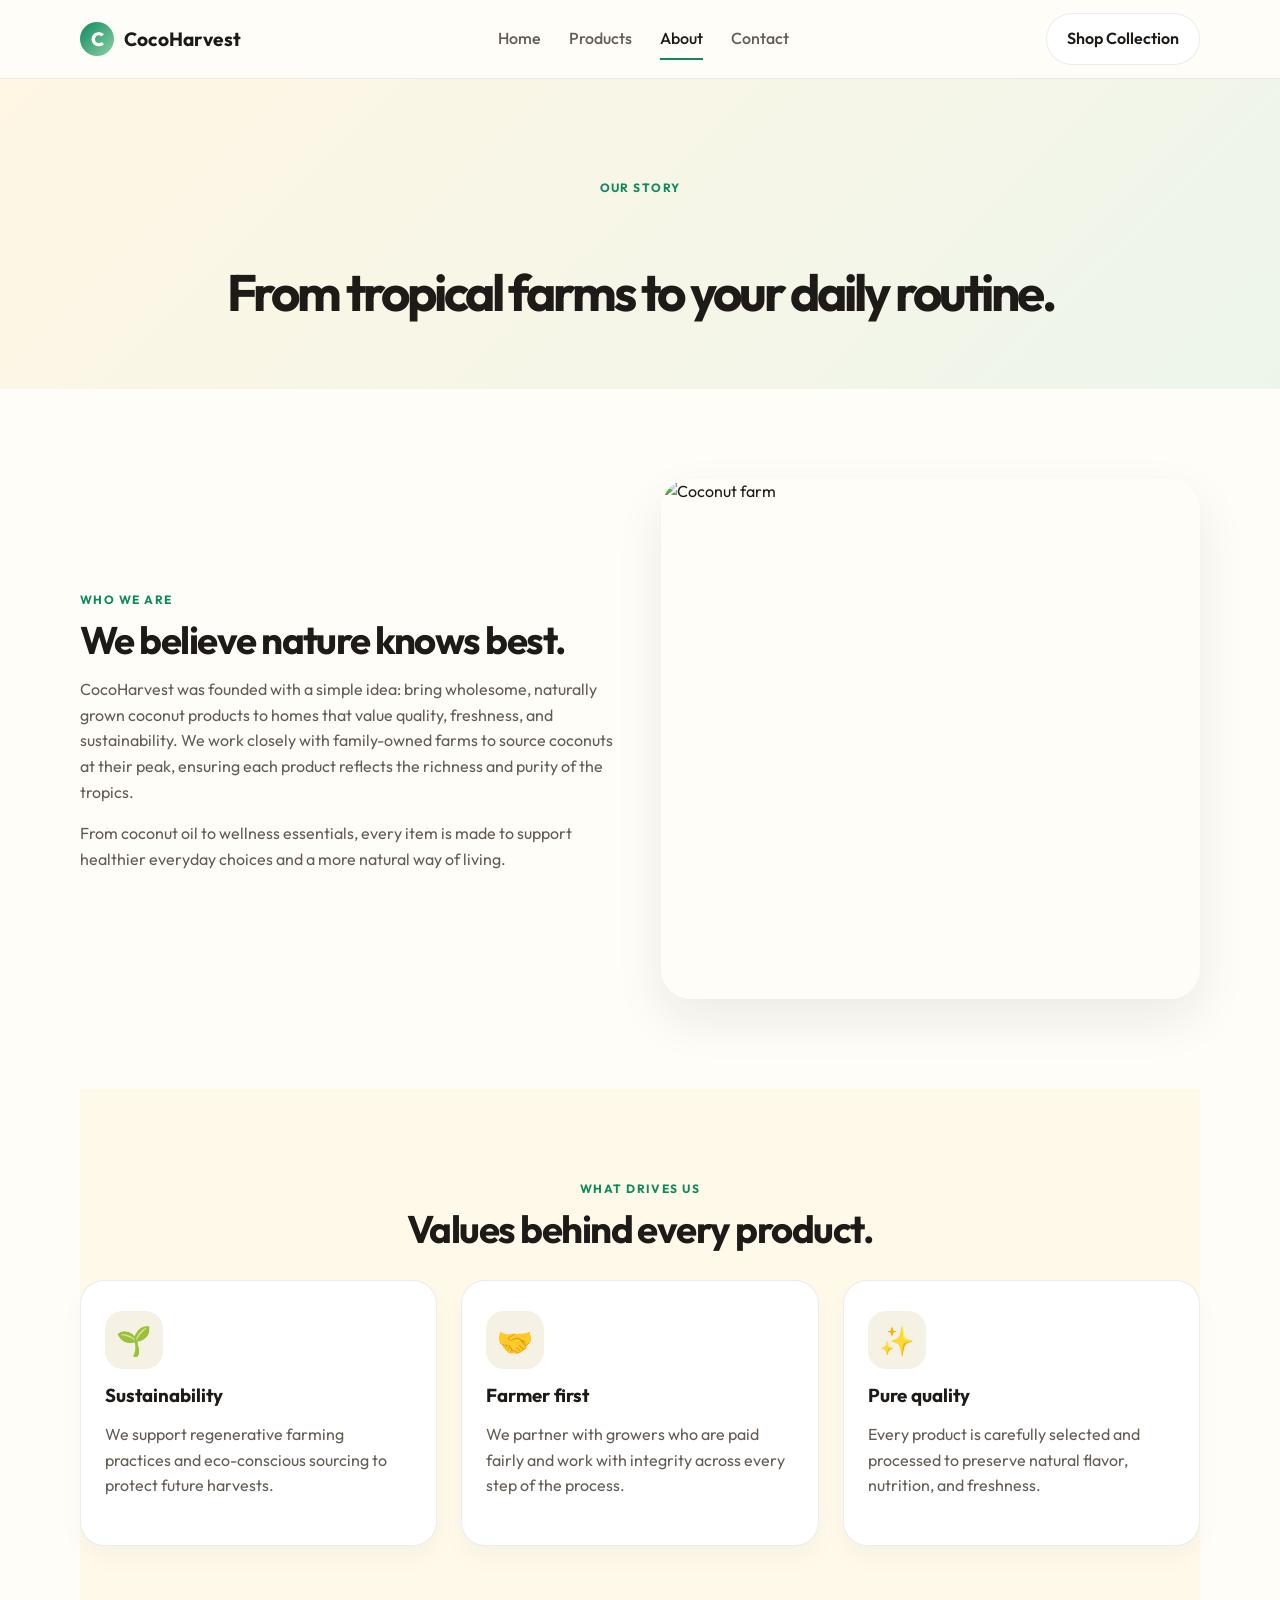
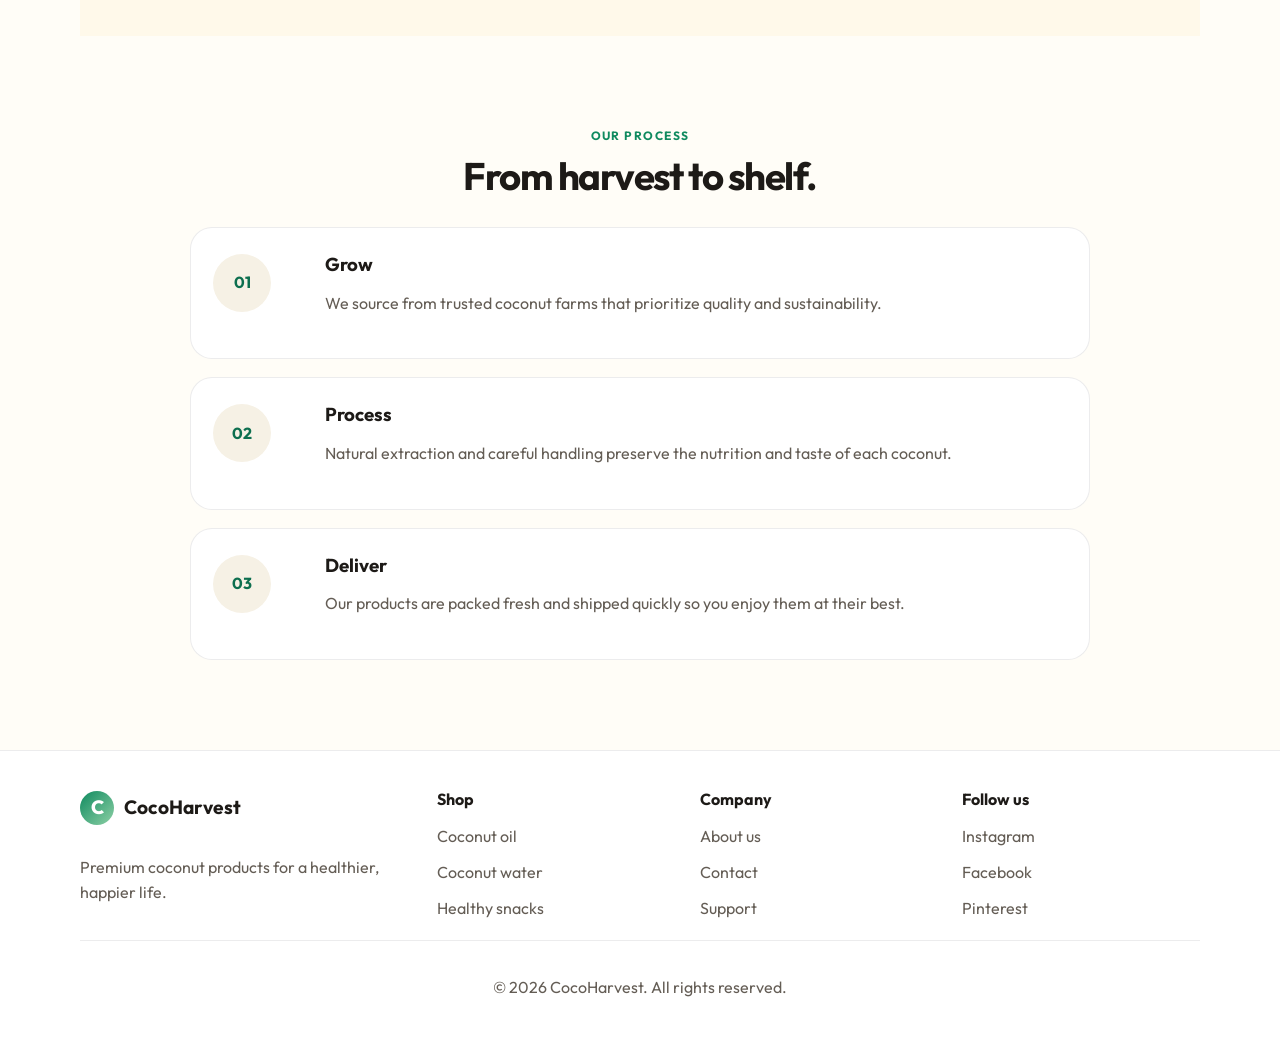
==== about.html @ 2f157b97 "Add files via upload" ====
<!DOCTYPE html>
<html lang="en">
  <head>
    <meta charset="UTF-8" />
    <meta name="viewport" content="width=device-width, initial-scale=1.0" />
    <title>About CocoHarvest</title>
    <meta name="description" content="Learn about CocoHarvest and our sourcing, values, and commitment to natural coconut products." />
    <link rel="preconnect" href="https://fonts.googleapis.com" />
    <link rel="preconnect" href="https://fonts.gstatic.com" crossorigin />
    <link href="https://fonts.googleapis.com/css2?family=Outfit:wght@400;500;600;700;800&display=swap" rel="stylesheet" />
    <link rel="stylesheet" href="styles.css" />
  </head>
  <body>
    <header class="site-header">
      <div class="container nav-wrap">
        <a href="index.html" class="brand" aria-label="CocoHarvest home">
          <span class="brand-mark">C</span>
          <span>CocoHarvest</span>
        </a>

        <button class="nav-toggle" aria-label="Toggle menu" aria-expanded="false">
          <span></span>
          <span></span>
          <span></span>
        </button>

        <nav class="site-nav" aria-label="Main navigation">
          <a href="index.html">Home</a>
          <a href="products.html">Products</a>
          <a href="about.html" class="active">About</a>
          <a href="contact.html">Contact</a>
        </nav>

        <div class="nav-actions">
          <a href="products.html" class="btn btn-light">Shop Collection</a>
        </div>
      </div>
    </header>

    <main>
      <section class="page-hero about-hero">
        <div class="container page-hero-inner">
          <p class="eyebrow accent">Our story</p>
          <h1>From tropical farms to your daily routine.</h1>
        </div>
      </section>

      <section class="container section about-grid">
        <div>
          <p class="eyebrow accent">Who we are</p>
          <h2>We believe nature knows best.</h2>
          <p>
            CocoHarvest was founded with a simple idea: bring wholesome, naturally grown coconut products to homes
            that value quality, freshness, and sustainability. We work closely with family-owned farms to source
            coconuts at their peak, ensuring each product reflects the richness and purity of the tropics.
          </p>
          <p>
            From coconut oil to wellness essentials, every item is made to support healthier everyday choices and a more
            natural way of living.
          </p>
        </div>

        <div class="story-visual">
          <img src="https://images.unsplash.com/photo-1515377905703-c4788e51af15?auto=format&fit=crop&w=900&q=80" alt="Coconut farm" />
        </div>
      </section>

      <section class="container section alt-bg">
        <div class="section-heading center">
          <p class="eyebrow accent">What drives us</p>
          <h2>Values behind every product.</h2>
        </div>

        <div class="feature-grid three-col">
          <article class="feature-box">
            <div class="icon">🌱</div>
            <h3>Sustainability</h3>
            <p>We support regenerative farming practices and eco-conscious sourcing to protect future harvests.</p>
          </article>
          <article class="feature-box">
            <div class="icon">🤝</div>
            <h3>Farmer first</h3>
            <p>We partner with growers who are paid fairly and work with integrity across every step of the process.</p>
          </article>
          <article class="feature-box">
            <div class="icon">✨</div>
            <h3>Pure quality</h3>
            <p>Every product is carefully selected and processed to preserve natural flavor, nutrition, and freshness.</p>
          </article>
        </div>
      </section>

      <section class="container section">
        <div class="section-heading center">
          <p class="eyebrow accent">Our process</p>
          <h2>From harvest to shelf.</h2>
        </div>

        <div class="timeline">
          <div class="timeline-item">
            <span>01</span>
            <div>
              <h3>Grow</h3>
              <p>We source from trusted coconut farms that prioritize quality and sustainability.</p>
            </div>
          </div>
          <div class="timeline-item">
            <span>02</span>
            <div>
              <h3>Process</h3>
              <p>Natural extraction and careful handling preserve the nutrition and taste of each coconut.</p>
            </div>
          </div>
          <div class="timeline-item">
            <span>03</span>
            <div>
              <h3>Deliver</h3>
              <p>Our products are packed fresh and shipped quickly so you enjoy them at their best.</p>
            </div>
          </div>
        </div>
      </section>
    </main>

    <footer class="site-footer">
      <div class="container footer-grid">
        <div>
          <a href="index.html" class="brand footer-brand">
            <span class="brand-mark">C</span>
            <span>CocoHarvest</span>
          </a>
          <p>Premium coconut products for a healthier, happier life.</p>
        </div>

        <div>
          <h4>Shop</h4>
          <ul>
            <li><a href="products.html">Coconut oil</a></li>
            <li><a href="products.html">Coconut water</a></li>
            <li><a href="products.html">Healthy snacks</a></li>
          </ul>
        </div>

        <div>
          <h4>Company</h4>
          <ul>
            <li><a href="about.html">About us</a></li>
            <li><a href="contact.html">Contact</a></li>
            <li><a href="contact.html">Support</a></li>
          </ul>
        </div>

        <div>
          <h4>Follow us</h4>
          <ul>
            <li><a href="#">Instagram</a></li>
            <li><a href="#">Facebook</a></li>
            <li><a href="#">Pinterest</a></li>
          </ul>
        </div>
      </div>
      <div class="container footer-bottom">
        <p>© <span id="year"></span> CocoHarvest. All rights reserved.</p>
      </div>
    </footer>

    <script src="script.js"></script>
  </body>
</html>
---- styles.css ----
:root {
  --bg: #fffdf7;
  --panel: #ffffff;
  --panel-soft: #f6f1e5;
  --primary: #0f8a5f;
  --primary-dark: #0d6f4f;
  --accent: #ffd166;
  --accent-soft: #fff0c2;
  --text: #1d1a17;
  --muted: #645d55;
  --line: rgba(15, 17, 31, 0.08);
  --shadow: 0 20px 50px rgba(22, 23, 28, 0.08);
  --radius: 22px;
}

* {
  box-sizing: border-box;
}

html {
  scroll-behavior: smooth;
}

body {
  margin: 0;
  font-family: "Outfit", sans-serif;
  background: var(--bg);
  color: var(--text);
  line-height: 1.6;
}

a {
  color: inherit;
  text-decoration: none;
}

img {
  max-width: 100%;
  display: block;
}

button,
input,
textarea {
  font: inherit;
}

.container {
  width: min(1120px, calc(100% - 32px));
  margin: 0 auto;
}

.section {
  padding: 90px 0;
}

.alt-bg {
  background: rgba(255, 241, 212, 0.38);
}

.site-header {
  position: sticky;
  top: 0;
  z-index: 100;
  backdrop-filter: blur(12px);
  background: rgba(255, 253, 247, 0.82);
  border-bottom: 1px solid var(--line);
}

.nav-wrap {
  display: flex;
  align-items: center;
  justify-content: space-between;
  min-height: 78px;
  gap: 20px;
}

.brand {
  display: inline-flex;
  align-items: center;
  gap: 10px;
  font-weight: 700;
  font-size: 1.2rem;
}

.brand-mark {
  width: 34px;
  height: 34px;
  display: inline-flex;
  align-items: center;
  justify-content: center;
  border-radius: 50%;
  background: linear-gradient(135deg, var(--primary), #8dd0a5);
  color: #fff;
  font-weight: 800;
}

.site-nav {
  display: flex;
  align-items: center;
  gap: 28px;
  color: var(--muted);
  font-weight: 500;
}

.site-nav a {
  position: relative;
}

.site-nav a::after {
  content: "";
  position: absolute;
  left: 0;
  bottom: -8px;
  width: 100%;
  height: 2px;
  background: var(--primary);
  transform: scaleX(0);
  transform-origin: center;
  transition: transform 0.2s ease;
}

.site-nav a:hover::after,
.site-nav a.active::after {
  transform: scaleX(1);
}

.site-nav a.active {
  color: var(--text);
}

.nav-actions {
  display: flex;
  align-items: center;
}

.btn {
  display: inline-flex;
  align-items: center;
  justify-content: center;
  border-radius: 999px;
  transition: all 0.2s ease;
  border: 0;
  font-weight: 600;
  cursor: pointer;
}

.btn:hover {
  transform: translateY(-1px);
}

.btn-primary {
  background: var(--primary);
  color: #fff;
  padding: 14px 22px;
  box-shadow: 0 16px 32px rgba(15, 138, 95, 0.2);
}

.btn-primary:hover {
  background: var(--primary-dark);
}

.btn-secondary {
  background: rgba(15, 138, 95, 0.09);
  color: var(--primary-dark);
  padding: 14px 22px;
}

.btn-light {
  background: #fff;
  color: var(--text);
  border: 1px solid var(--line);
  padding: 12px 20px;
}

.hero {
  background: linear-gradient(135deg, rgba(255, 241, 212, 0.5), rgba(129, 198, 161, 0.15));
  padding: 62px 0 40px;
}

.hero-grid {
  display: grid;
  grid-template-columns: 1.1fr 0.9fr;
  align-items: center;
  gap: 48px;
}

.eyebrow {
  margin: 0 0 10px;
  letter-spacing: 0.12em;
  text-transform: uppercase;
  font-size: 0.75rem;
  font-weight: 700;
  color: var(--primary-dark);
}

.eyebrow.accent {
  color: var(--primary);
}

h1,
h2,
h3,
h4 {
  margin: 0 0 12px;
  line-height: 1.1;
}

h1 {
  font-size: clamp(2.5rem, 4vw, 4.4rem);
  letter-spacing: -0.06em;
}

h2 {
  font-size: clamp(2rem, 3vw, 2.9rem);
  letter-spacing: -0.04em;
}

.hero-text,
.feature-box p,
.product-info p,
.category-content p,
.timeline-item p,
.contact-list,
.faq-box p,
.about-grid p,
.footer-grid p,
.footer-grid li,
.story-visual p {
  color: var(--muted);
}

.hero-actions {
  display: flex;
  flex-wrap: wrap;
  gap: 16px;
  margin: 28px 0 24px;
}

.mini-stats {
  list-style: none;
  padding: 0;
  margin: 28px 0 0;
  display: flex;
  flex-wrap: wrap;
  gap: 24px;
}

.mini-stats li {
  display: flex;
  flex-direction: column;
  min-width: 110px;
}

.mini-stats strong {
  font-size: 1.6rem;
  color: var(--text);
}

.mini-stats span {
  color: var(--muted);
  font-size: 0.88rem;
}

.hero-visual {
  position: relative;
  display: flex;
  justify-content: center;
}

.product-badge {
  position: absolute;
  top: 18px;
  left: 0;
  background: #fff;
  color: var(--text);
  font-weight: 600;
  border-radius: 999px;
  padding: 8px 16px;
  box-shadow: var(--shadow);
}

.hero-product-card {
  position: relative;
  width: min(100%, 520px);
  border-radius: 30px;
  overflow: hidden;
  box-shadow: var(--shadow);
  background: #fff;
}

.hero-product-card img {
  width: 100%;
  height: 620px;
  object-fit: cover;
}

.mini-card {
  position: absolute;
  right: 18px;
  bottom: 18px;
  background: rgba(255, 255, 255, 0.9);
  backdrop-filter: blur(8px);
  border-radius: 16px;
  padding: 12px 18px;
  box-shadow: 0 16px 32px rgba(15, 17, 31, 0.12);
}

.mini-card p {
  margin: 0 0 4px;
  font-size: 0.72rem;
  color: var(--muted);
}

.mini-card strong {
  font-size: 1.2rem;
}

.trust-bar {
  background: #fff;
  border-top: 1px solid var(--line);
  border-bottom: 1px solid var(--line);
}

.trust-items {
  display: grid;
  grid-template-columns: repeat(4, minmax(0, 1fr));
  gap: 12px;
  text-align: center;
  padding: 18px 0;
  color: var(--muted);
  font-weight: 600;
}

.section-heading {
  margin-bottom: 30px;
}

.split-head {
  display: flex;
  justify-content: space-between;
  align-items: end;
  gap: 18px;
}

.link-arrow {
  color: var(--primary-dark);
  font-weight: 600;
}

.link-arrow::after {
  content: " →";
}

.category-grid,
.product-grid,
.feature-grid,
.testimonial-grid,
.footer-grid {
  display: grid;
  gap: 24px;
}

.category-grid {
  grid-template-columns: repeat(4, minmax(0, 1fr));
}

.category-card {
  background: var(--panel);
  border: 1px solid var(--line);
  border-radius: var(--radius);
  overflow: hidden;
  box-shadow: 0 18px 36px rgba(14, 18, 22, 0.04);
}

.category-card img {
  width: 100%;
  height: 220px;
  object-fit: cover;
}

.category-content {
  padding: 18px 18px 20px;
}

.category-content h3 {
  margin-bottom: 8px;
}

.product-grid {
  grid-template-columns: repeat(4, minmax(0, 1fr));
}

.product-card {
  position: relative;
  background: #fff;
  border-radius: 22px;
  overflow: hidden;
  border: 1px solid var(--line);
  box-shadow: 0 18px 38px rgba(15, 17, 31, 0.04);
}

.product-card img {
  width: 100%;
  height: 270px;
  object-fit: cover;
}

.tag {
  position: absolute;
  top: 16px;
  left: 16px;
  background: rgba(255, 255, 255, 0.92);
  padding: 7px 10px;
  border-radius: 999px;
  font-size: 0.72rem;
  font-weight: 700;
  z-index: 1;
}

.tag-alt {
  background: var(--accent-soft);
}

.product-info {
  padding: 20px 18px 22px;
}

.product-row {
  display: flex;
  align-items: center;
  justify-content: space-between;
  gap: 12px;
  margin-bottom: 8px;
}

.product-row h3 {
  margin: 0;
  font-size: 1.2rem;
}

.price {
  font-weight: 700;
  color: var(--primary-dark);
}

.rating {
  margin-top: 14px;
  color: #f4a100;
  font-size: 0.9rem;
}

.rating span {
  color: var(--muted);
  margin-left: 6px;
}

.center {
  text-align: center;
}

.feature-grid {
  grid-template-columns: repeat(3, minmax(0, 1fr));
}

.feature-box {
  background: #fff;
  padding: 30px 24px;
  border-radius: 24px;
  border: 1px solid var(--line);
  box-shadow: 0 12px 24px rgba(15, 17, 31, 0.03);
}

.icon {
  width: 58px;
  height: 58px;
  border-radius: 18px;
  display: grid;
  place-items: center;
  font-size: 1.8rem;
  background: var(--panel-soft);
  margin-bottom: 16px;
}

.testimonial-grid {
  grid-template-columns: repeat(3, minmax(0, 1fr));
}

.testimonial-card {
  margin: 0;
  background: #fff;
  border: 1px solid var(--line);
  border-radius: 24px;
  padding: 28px 24px;
  box-shadow: 0 14px 30px rgba(15, 17, 31, 0.04);
  color: var(--text);
}

.testimonial-card footer {
  display: flex;
  flex-direction: column;
  margin-top: 16px;
}

.testimonial-card span {
  color: var(--muted);
  font-size: 0.84rem;
}

.newsletter {
  padding: 0 0 90px;
}

.newsletter-box {
  background: linear-gradient(135deg, #0f8a5f, #1aab7a);
  border-radius: 28px;
  padding: 36px 30px;
  display: flex;
  align-items: center;
  justify-content: space-between;
  gap: 28px;
  color: #fff;
}

.newsletter-box h2 {
  margin-bottom: 0;
}

.newsletter-form {
  flex: 1;
  display: flex;
  align-items: center;
  justify-content: flex-end;
  gap: 12px;
}

.newsletter-form input {
  width: min(100%, 420px);
  border: 0;
  border-radius: 999px;
  padding: 16px 18px;
  background: rgba(255, 255, 255, 0.96);
}

.site-footer {
  border-top: 1px solid var(--line);
  background: #fff;
  padding: 40px 0 20px;
}

.footer-grid {
  grid-template-columns: 1.4fr 1fr 1fr 1fr;
  align-items: start;
}

.footer-brand {
  margin-bottom: 14px;
}

.footer-grid h4 {
  margin-bottom: 16px;
}

.footer-grid ul {
  list-style: none;
  padding: 0;
  margin: 0;
  display: grid;
  gap: 10px;
}

.footer-bottom {
  margin-top: 18px;
  padding-top: 18px;
  border-top: 1px solid var(--line);
  text-align: center;
  color: var(--muted);
}

.page-hero {
  background: linear-gradient(135deg, rgba(255, 241, 212, 0.55), rgba(129, 198, 161, 0.14));
  padding: 70px 0 40px;
}

.page-hero-inner {
  display: grid;
  place-items: center;
  min-height: 200px;
  text-align: center;
}

.compact-hero h1,
.about-hero h1,
.contact-hero h1 {
  margin-bottom: 0;
}

.catalog-section {
  display: grid;
  grid-template-columns: 280px 1fr;
  gap: 28px;
  padding: 72px 0 90px;
}

.filter-panel {
  background: #fff;
  border: 1px solid var(--line);
  border-radius: 24px;
  padding: 24px 20px;
  height: fit-content;
  position: sticky;
  top: 100px;
}

.filter-panel h3 {
  margin-bottom: 18px;
}

.filter-panel ul {
  list-style: none;
  margin: 0 0 28px;
  padding: 0;
  display: grid;
  gap: 12px;
}

.filter-panel li a {
  color: var(--muted);
  font-weight: 500;
}

.promo-box {
  background: var(--panel-soft);
  border-radius: 20px;
  padding: 20px;
}

.promo-box h4 {
  margin-bottom: 18px;
}

.catalog-grid {
  display: grid;
  grid-template-columns: repeat(2, minmax(0, 1fr));
  gap: 24px;
}

.about-grid {
  display: grid;
  grid-template-columns: 1fr 1fr;
  gap: 42px;
  align-items: center;
}

.story-visual img {
  border-radius: 30px;
  width: 100%;
  height: 520px;
  object-fit: cover;
  box-shadow: var(--shadow);
}

.three-col {
  grid-template-columns: repeat(3, minmax(0, 1fr));
}

.timeline {
  display: grid;
  gap: 18px;
  max-width: 900px;
  margin: 0 auto;
}

.timeline-item {
  display: grid;
  grid-template-columns: 90px 1fr;
  gap: 22px;
  background: #fff;
  border: 1px solid var(--line);
  border-radius: 22px;
  padding: 26px 22px;
}

.timeline-item span {
  display: grid;
  place-items: center;
  width: 58px;
  height: 58px;
  border-radius: 50%;
  background: var(--panel-soft);
  font-weight: 700;
  color: var(--primary-dark);
}

.contact-layout {
  display: grid;
  grid-template-columns: 1.2fr 0.8fr;
  gap: 28px;
  align-items: start;
}

.contact-card,
.info-card {
  background: #fff;
  border: 1px solid var(--line);
  border-radius: 26px;
  padding: 28px 24px;
  box-shadow: 0 18px 36px rgba(15, 17, 31, 0.03);
}

.contact-form {
  display: grid;
  gap: 18px;
}

.field-row {
  display: grid;
  grid-template-columns: repeat(2, minmax(0, 1fr));
  gap: 18px;
}

.contact-form label {
  display: grid;
  gap: 8px;
  color: var(--text);
  font-weight: 500;
}

.contact-form input,
.contact-form textarea {
  width: 100%;
  border: 1px solid var(--line);
  border-radius: 14px;
  padding: 14px 16px;
  background: #fff;
}

.contact-list {
  list-style: none;
  padding: 0;
  margin: 0 0 18px;
  display: grid;
  gap: 12px;
}

.faq-box {
  padding-top: 18px;
  border-top: 1px solid var(--line);
}

.nav-toggle {
  display: none;
  flex-direction: column;
  gap: 5px;
  width: 44px;
  height: 44px;
  border: 1px solid var(--line);
  background: #fff;
  border-radius: 12px;
  justify-content: center;
  align-items: center;
  cursor: pointer;
}

.nav-toggle span {
  display: block;
  width: 18px;
  height: 2px;
  background: var(--text);
  border-radius: 3px;
}

@media (max-width: 980px) {
  .hero-grid,
  .catalog-section,
  .contact-layout,
  .about-grid,
  .feature-grid,
  .testimonial-grid,
  .category-grid,
  .product-grid,
  .footer-grid {
    grid-template-columns: 1fr 1fr;
  }

  .hero-grid,
  .catalog-section,
  .contact-layout,
  .about-grid {
    grid-template-columns: 1fr;
  }

  .newsletter-box {
    flex-direction: column;
    align-items: flex-start;
  }

  .newsletter-form {
    width: 100%;
    justify-content: stretch;
  }

  .newsletter-form input {
    width: 100%;
  }
}

@media (max-width: 760px) {
  .site-nav,
  .nav-actions {
    display: none;
  }

  .nav-toggle {
    display: flex;
  }

  .site-header.open .site-nav {
    position: absolute;
    top: 78px;
    left: 16px;
    right: 16px;
    display: flex;
    flex-direction: column;
    align-items: flex-start;
    background: rgba(255, 255, 255, 0.96);
    border: 1px solid var(--line);
    border-radius: 18px;
    padding: 20px 18px;
    box-shadow: var(--shadow);
  }

  .site-header.open .nav-actions {
    display: inline-flex;
    position: absolute;
    top: 280px;
    left: 16px;
    right: 16px;
    justify-content: stretch;
  }

  .site-header.open .nav-actions .btn {
    width: 100%;
  }

  .category-grid,
  .product-grid,
  .feature-grid,
  .testimonial-grid,
  .footer-grid,
  .three-col,
  .field-row {
    grid-template-columns: 1fr;
  }

  .section {
    padding: 72px 0;
  }

  .hero {
    padding-top: 28px;
  }

  .hero-product-card img {
    height: 420px;
  }

  .trust-items {
    grid-template-columns: 1fr 1fr;
  }

  .catalog-grid {
    grid-template-columns: 1fr;
  }

  .newsletter-form {
    flex-direction: column;
    align-items: stretch;
  }
}
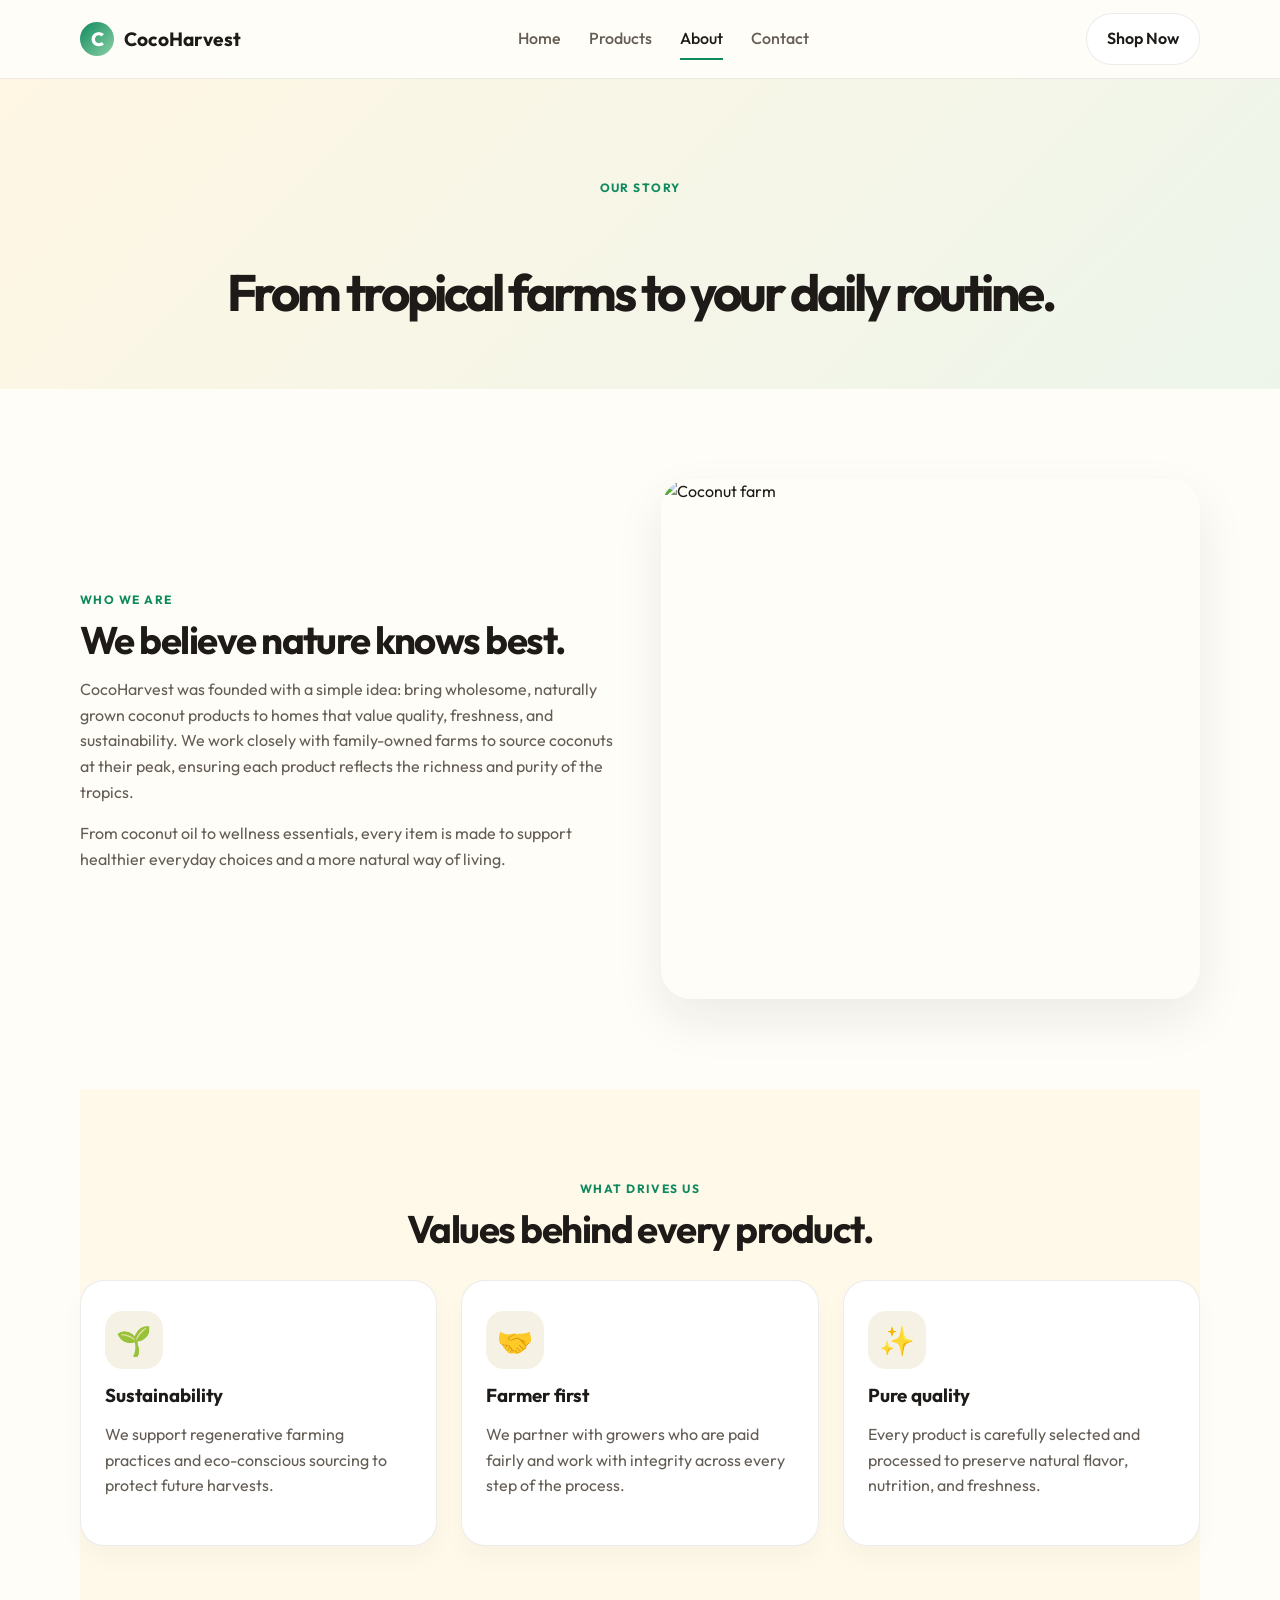
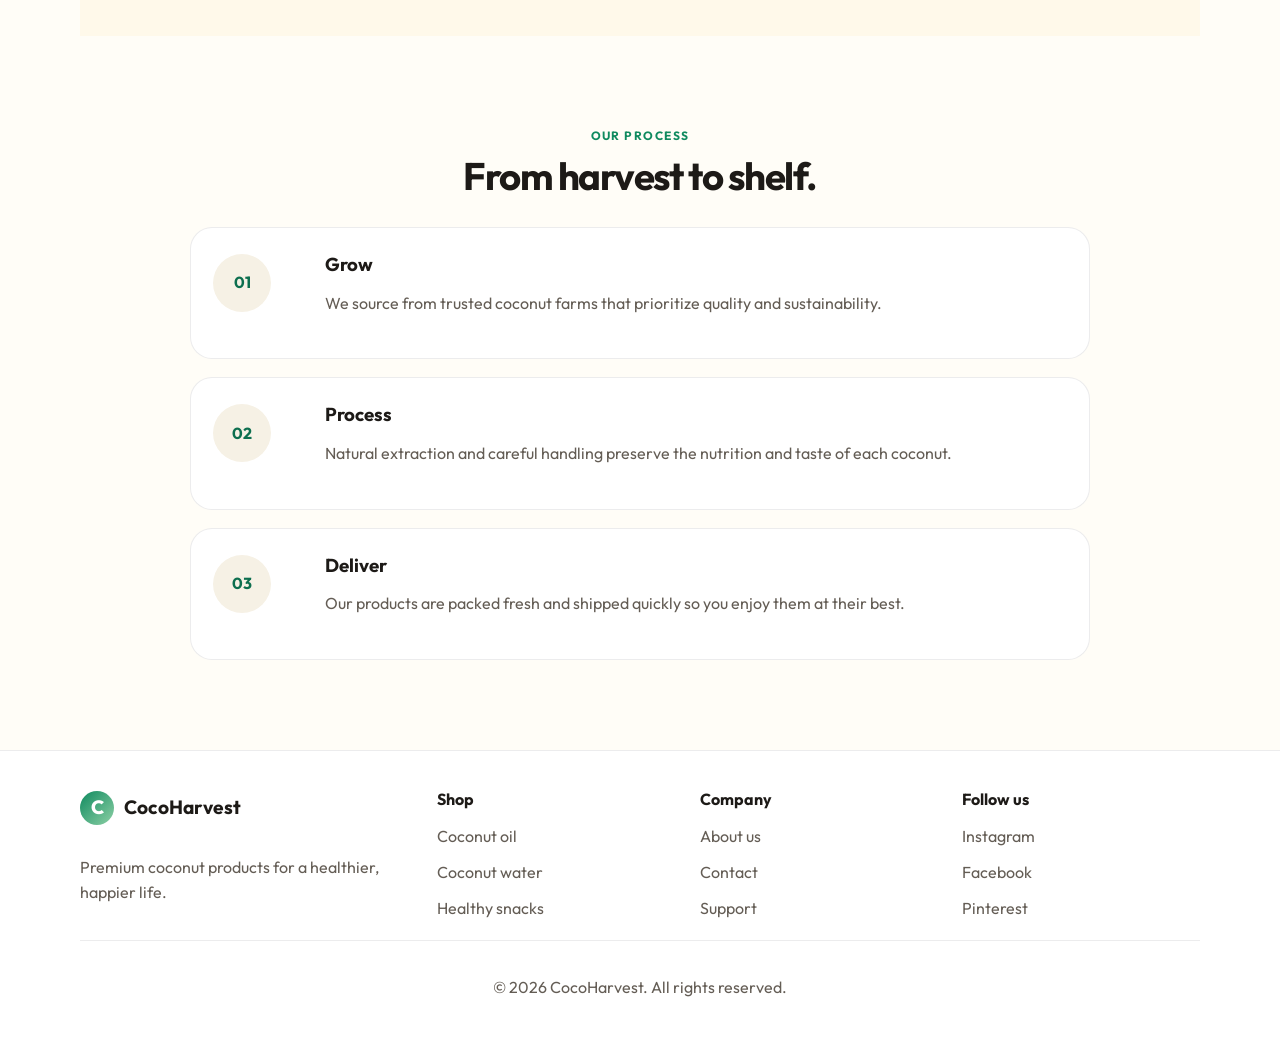
==== commit ead306a6: "Add files via upload" ====
--- a/about.html
+++ b/about.html
@@ -11,31 +11,7 @@
     <link rel="stylesheet" href="styles.css" />
   </head>
   <body>
-    <header class="site-header">
-      <div class="container nav-wrap">
-        <a href="index.html" class="brand" aria-label="CocoHarvest home">
-          <span class="brand-mark">C</span>
-          <span>CocoHarvest</span>
-        </a>
-
-        <button class="nav-toggle" aria-label="Toggle menu" aria-expanded="false">
-          <span></span>
-          <span></span>
-          <span></span>
-        </button>
-
-        <nav class="site-nav" aria-label="Main navigation">
-          <a href="index.html">Home</a>
-          <a href="products.html">Products</a>
-          <a href="about.html" class="active">About</a>
-          <a href="contact.html">Contact</a>
-        </nav>
-
-        <div class="nav-actions">
-          <a href="products.html" class="btn btn-light">Shop Collection</a>
-        </div>
-      </div>
-    </header>
+    <header id="site-header" class="site-header"></header>
 
     <main>
       <section class="page-hero about-hero">
@@ -122,48 +98,10 @@
       </section>
     </main>
 
-    <footer class="site-footer">
-      <div class="container footer-grid">
-        <div>
-          <a href="index.html" class="brand footer-brand">
-            <span class="brand-mark">C</span>
-            <span>CocoHarvest</span>
-          </a>
-          <p>Premium coconut products for a healthier, happier life.</p>
-        </div>
-
-        <div>
-          <h4>Shop</h4>
-          <ul>
-            <li><a href="products.html">Coconut oil</a></li>
-            <li><a href="products.html">Coconut water</a></li>
-            <li><a href="products.html">Healthy snacks</a></li>
-          </ul>
-        </div>
-
-        <div>
-          <h4>Company</h4>
-          <ul>
-            <li><a href="about.html">About us</a></li>
-            <li><a href="contact.html">Contact</a></li>
-            <li><a href="contact.html">Support</a></li>
-          </ul>
-        </div>
-
-        <div>
-          <h4>Follow us</h4>
-          <ul>
-            <li><a href="#">Instagram</a></li>
-            <li><a href="#">Facebook</a></li>
-            <li><a href="#">Pinterest</a></li>
-          </ul>
-        </div>
-      </div>
-      <div class="container footer-bottom">
-        <p>© <span id="year"></span> CocoHarvest. All rights reserved.</p>
-      </div>
-    </footer>
+    <footer id="site-footer" class="site-footer"></footer>
 
     <script src="script.js"></script>
+    <script src="common.js"></script>
+    <script src="tracking.js"></script>
   </body>
 </html>
